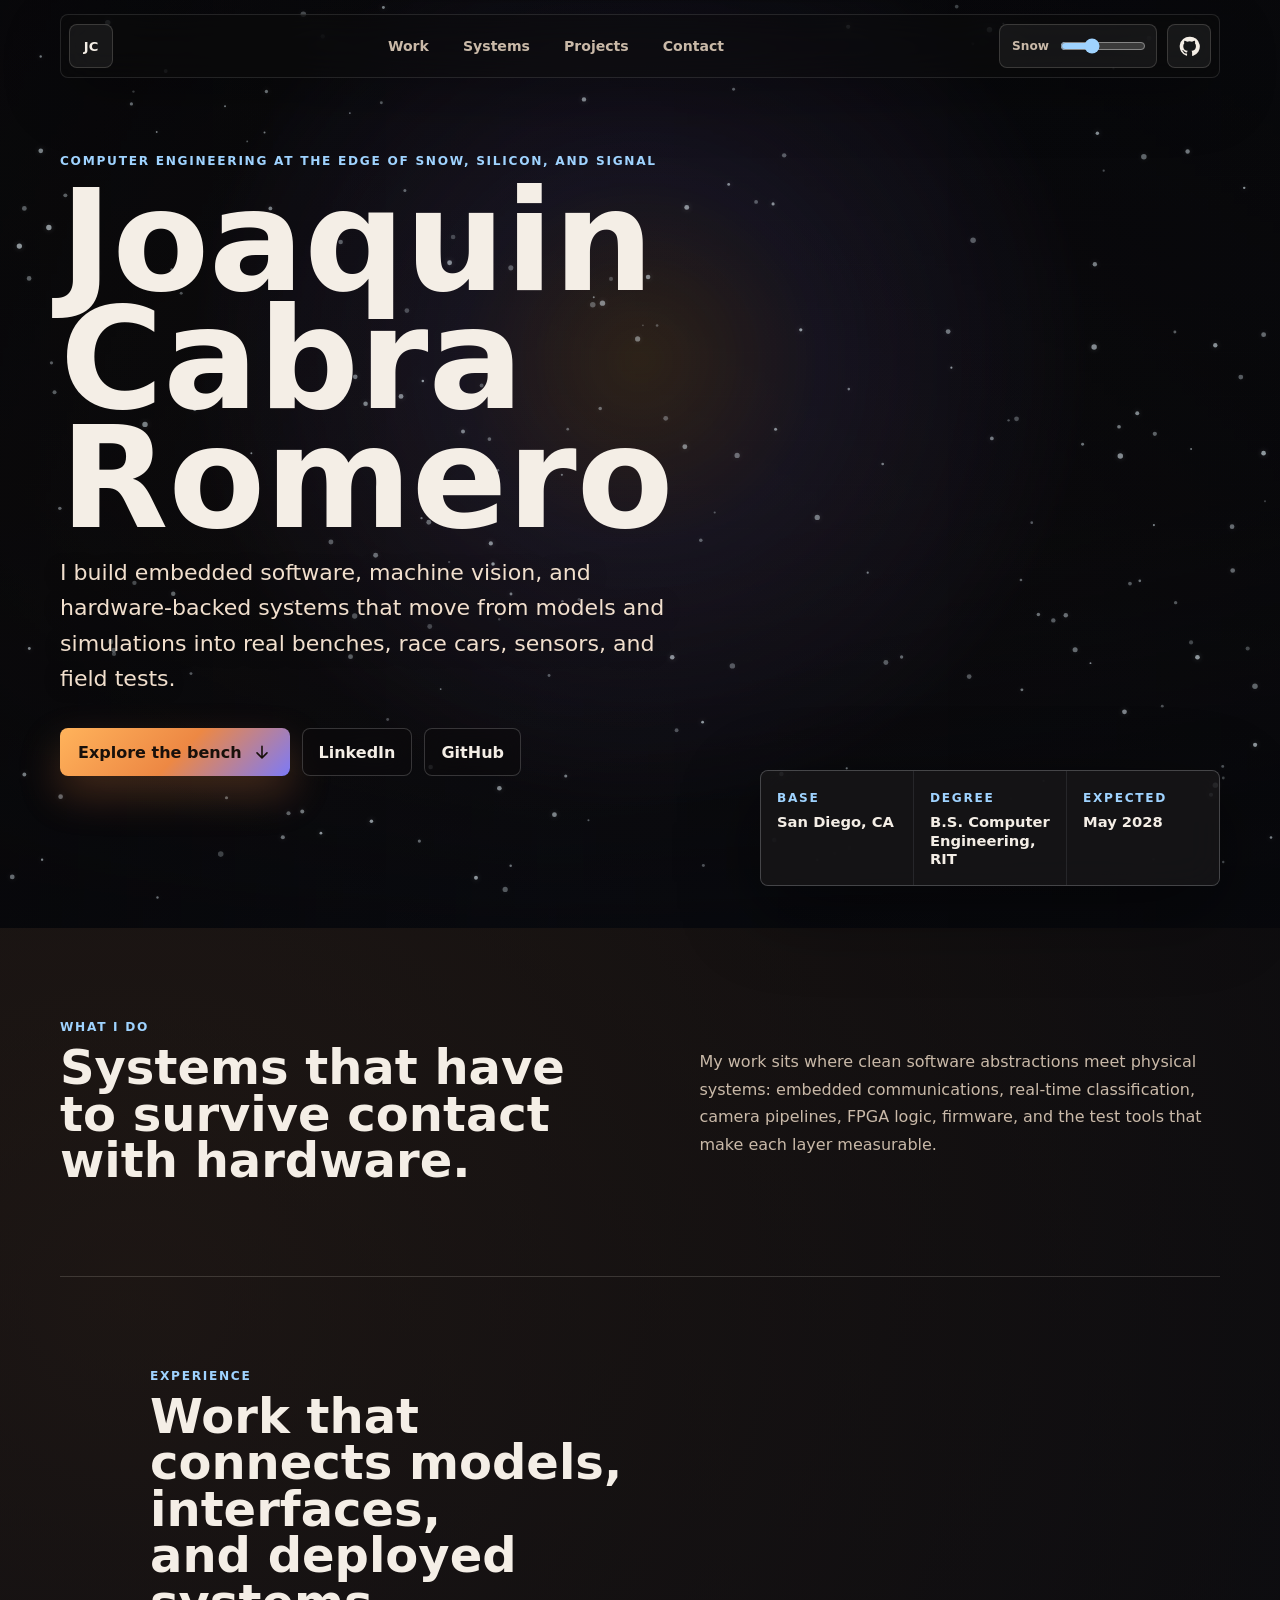
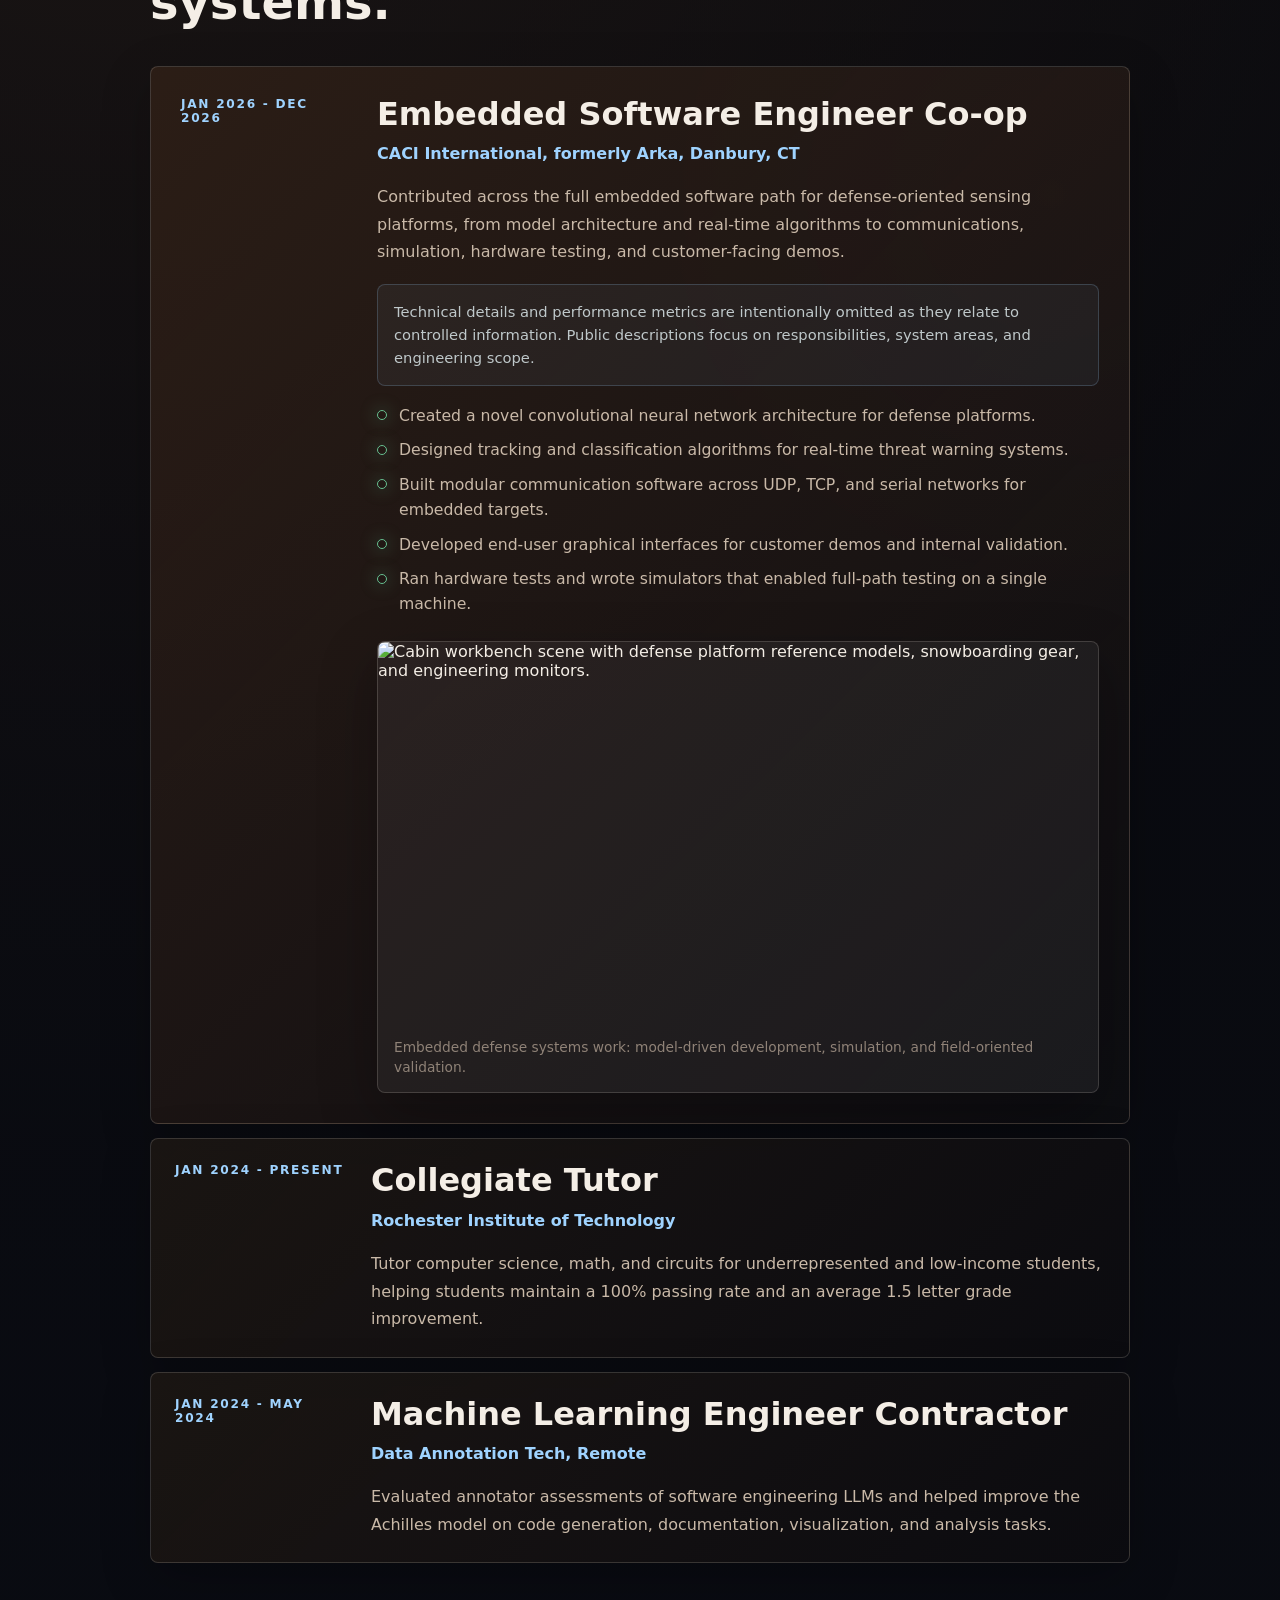
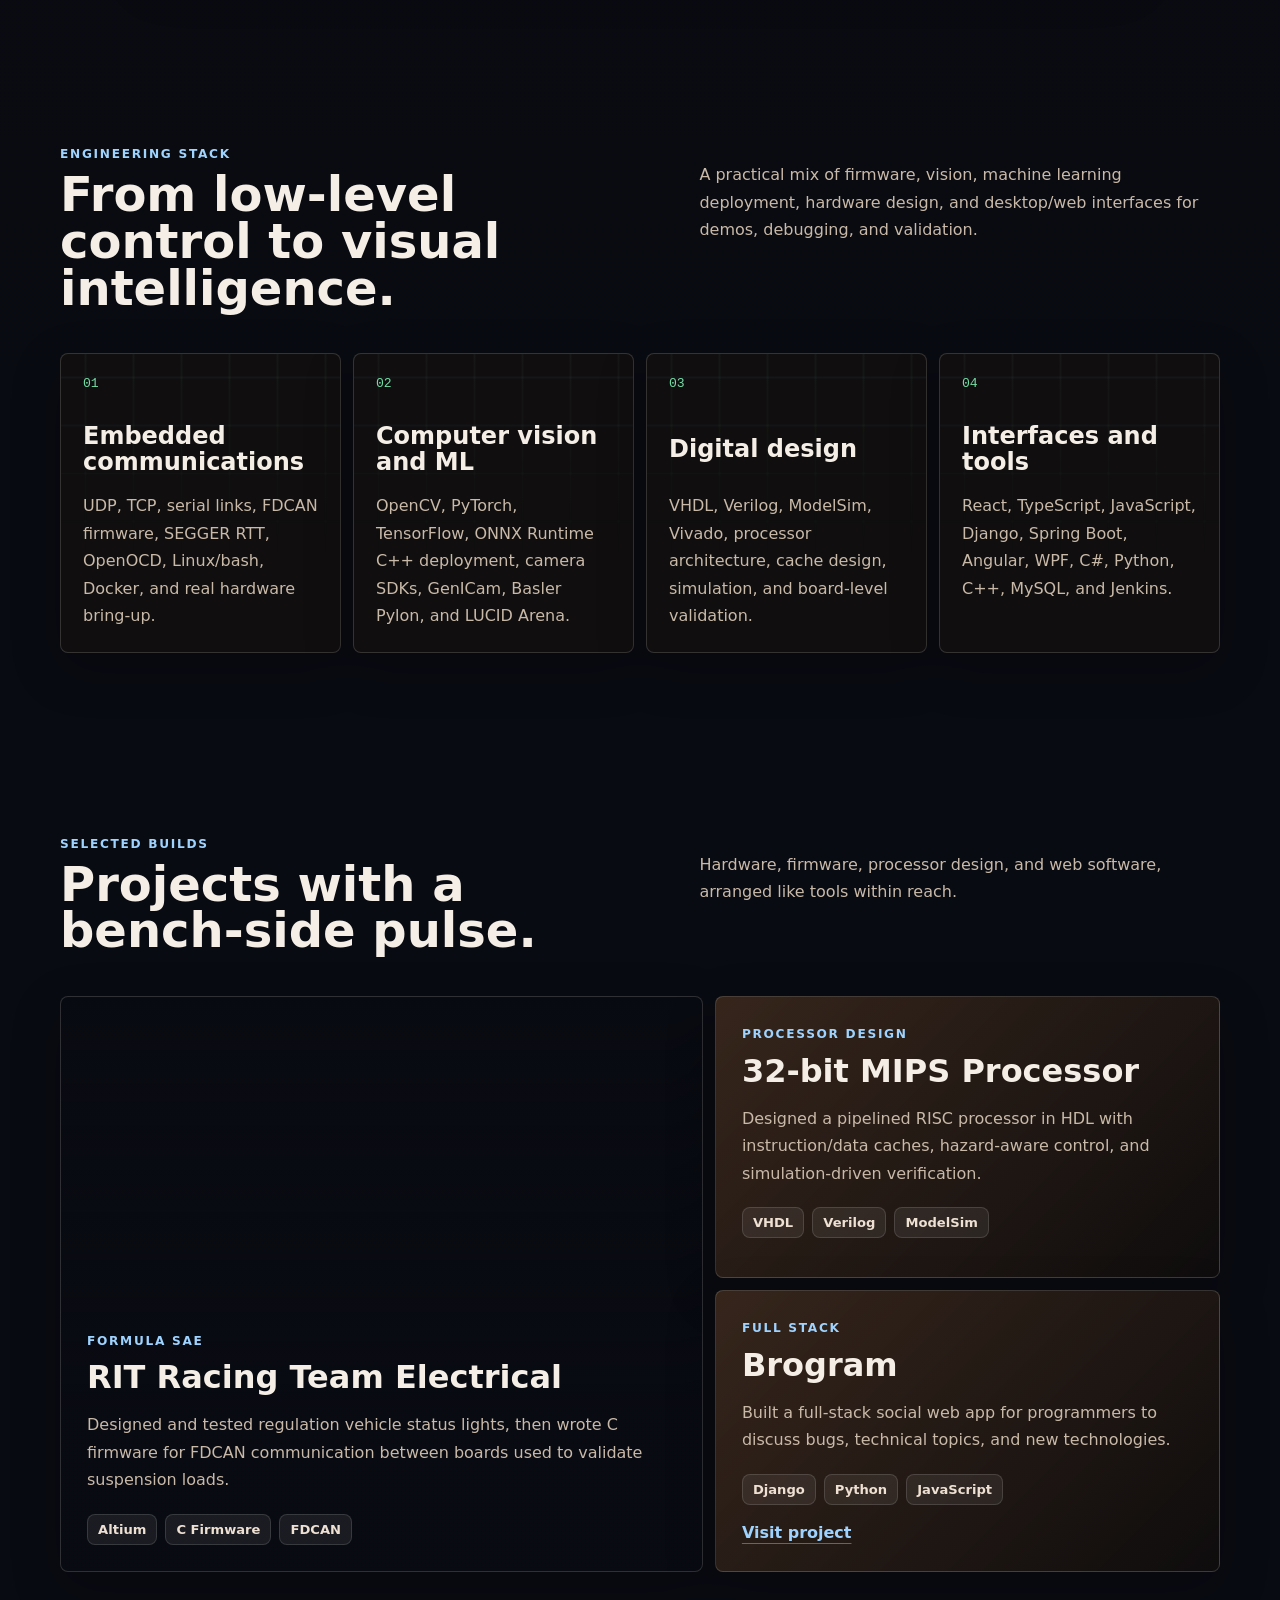
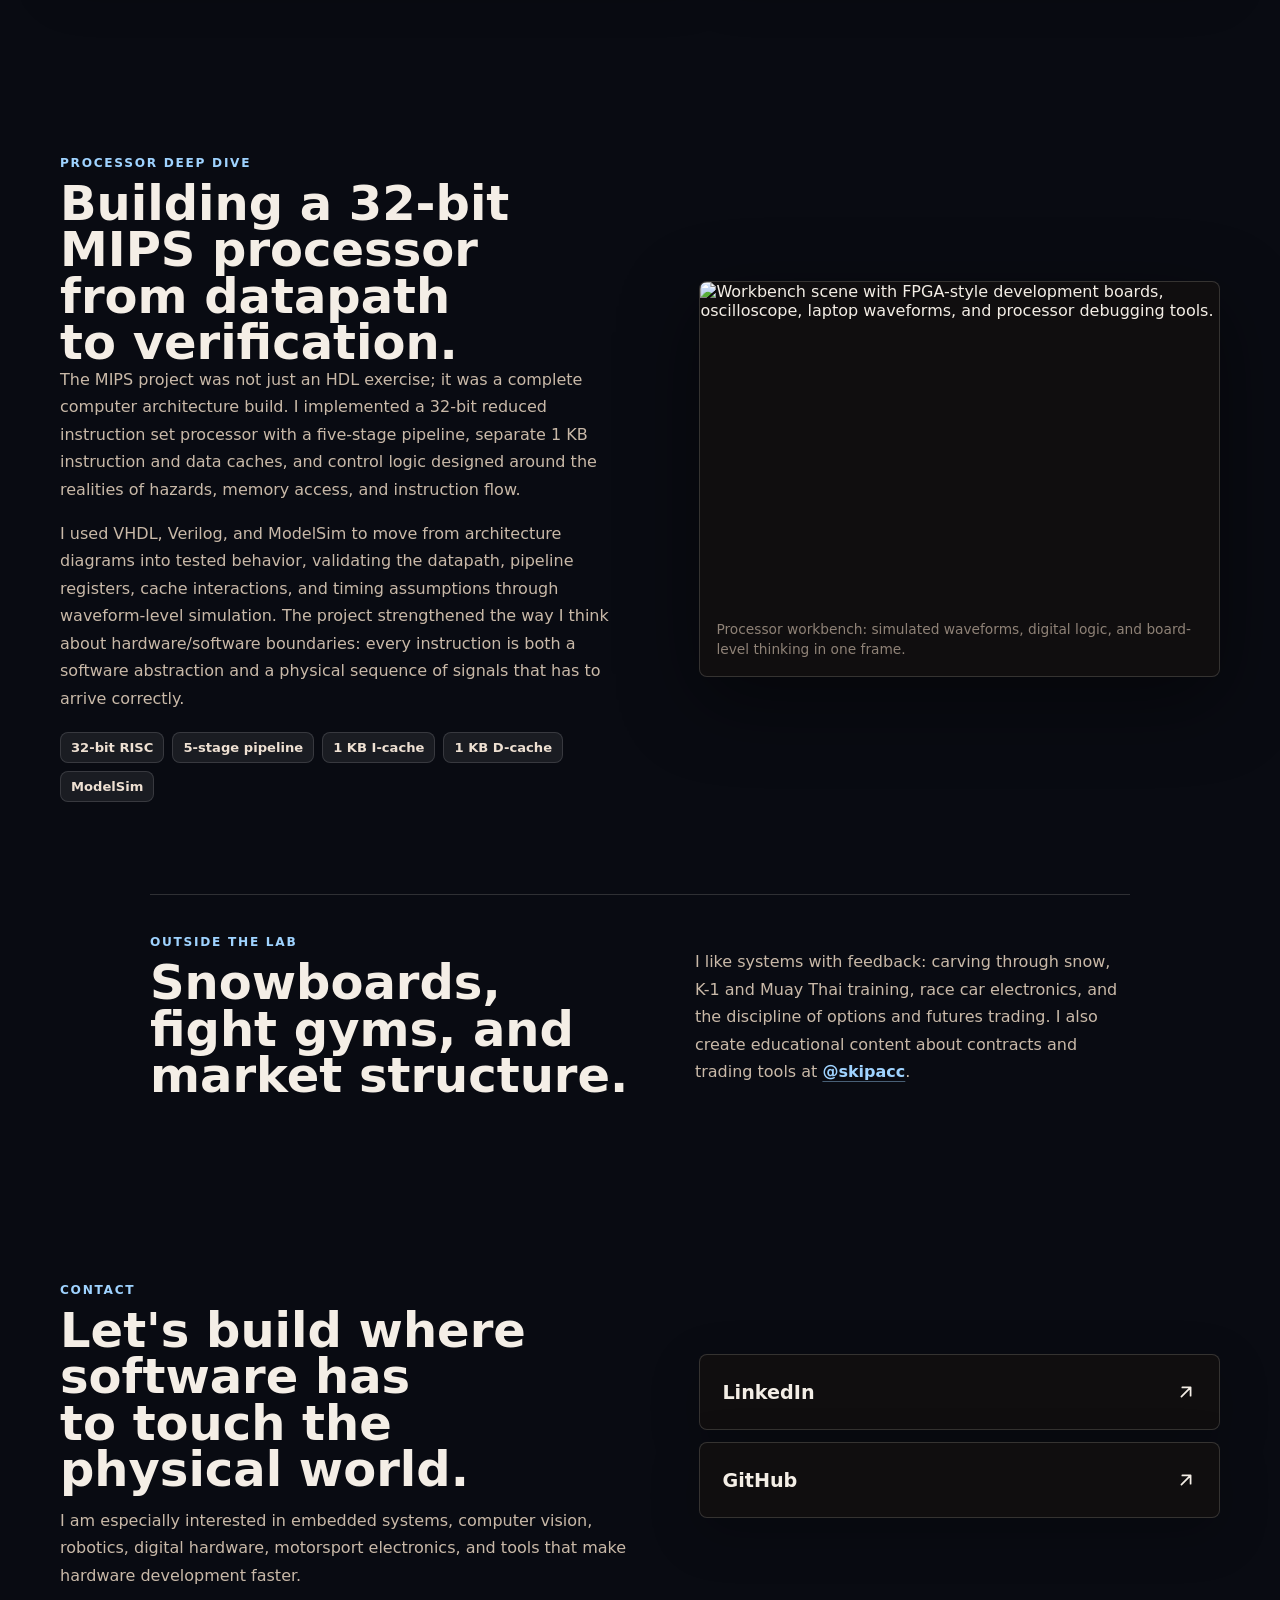
==== index.html @ 91ff314a "Initial commit" ====
<!doctype html>
<html lang="en">
  <head>
    <meta charset="utf-8">
    <meta name="viewport" content="width=device-width, initial-scale=1">
    <meta
      name="description"
      content="Personal website for Joaquin Cabra Romero, a computer engineering student building embedded software, computer vision systems, digital hardware, robotics, and racing electronics."
    >
    <title>Joaquin Cabra Romero | Embedded Systems, Vision, and Hardware</title>
    <link rel="preload" href="vision/a53f6762-0327-4675-a7c8-bcf79946cfe9.png" as="image">
    <link rel="stylesheet" href="styles.css">
  </head>
  <body>
    <div class="cursor-glow" data-cursor-glow aria-hidden="true"></div>
    <canvas class="snow-canvas" data-snow aria-hidden="true"></canvas>
    <div class="site-shell">
      <header class="topbar" data-topbar>
        <a class="brand-mark" href="#home" aria-label="Joaquin Cabra Romero home">
          <span>JC</span>
        </a>
        <nav class="primary-nav" aria-label="Primary navigation">
          <a href="#work">Work</a>
          <a href="#systems">Systems</a>
          <a href="#projects">Projects</a>
          <a href="#contact">Contact</a>
        </nav>
        <div class="topbar-actions">
          <label class="snow-control">
            <span>Snow</span>
            <input data-snow-volume type="range" min="0" max="100" value="34" aria-label="Snowfall volume">
          </label>
          <a class="icon-link" href="https://github.com/gitjc05" aria-label="GitHub profile">
            <svg viewBox="0 0 24 24" aria-hidden="true">
              <path d="M12 .8a11.2 11.2 0 0 0-3.54 21.83c.56.1.77-.24.77-.54v-2.1c-3.13.68-3.8-1.34-3.8-1.34-.5-1.3-1.25-1.64-1.25-1.64-1.03-.7.08-.68.08-.68 1.14.08 1.74 1.18 1.74 1.18 1.01 1.73 2.65 1.23 3.3.94.1-.73.4-1.23.72-1.51-2.5-.29-5.13-1.25-5.13-5.57 0-1.23.44-2.23 1.17-3.02-.12-.29-.51-1.43.11-2.98 0 0 .96-.3 3.12 1.15a10.8 10.8 0 0 1 5.68 0c2.16-1.46 3.11-1.15 3.11-1.15.63 1.55.24 2.69.12 2.98.73.8 1.17 1.8 1.17 3.02 0 4.33-2.63 5.28-5.14 5.56.41.36.77 1.05.77 2.12v3.14c0 .3.2.65.78.54A11.2 11.2 0 0 0 12 .8Z"/>
            </svg>
          </a>
        </div>
      </header>

      <main>
        <section class="hero" id="home" aria-label="Intro">
          <picture class="hero-art">
            <source srcset="vision/a53f6762-0327-4675-a7c8-bcf79946cfe9.png" media="(min-width: 680px)">
            <img src="vision/39f0cbc4-80c6-4e73-869c-efc8e5996ac1.png" alt="Warm engineering cabin with snowboarding gear, electronics workbench, computer vision modules, and FPGA boards.">
          </picture>
          <div class="hero-shade" aria-hidden="true"></div>

          <div class="hero-content">
            <p class="eyebrow">Computer engineering at the edge of snow, silicon, and signal</p>
            <h1>Joaquin Cabra Romero</h1>
            <p class="hero-copy">
              I build embedded software, machine vision, and hardware-backed systems that move from
              models and simulations into real benches, race cars, sensors, and field tests.
            </p>
            <div class="hero-actions" aria-label="Contact links">
              <a class="primary-action" href="#work">
                <span>Explore the bench</span>
                <svg viewBox="0 0 24 24" aria-hidden="true"><path d="M12 5v14m0 0 6-6m-6 6-6-6"/></svg>
              </a>
              <a class="secondary-action" href="https://linkedin.com/in/joaquin-cr221625">LinkedIn</a>
              <a class="secondary-action" href="https://github.com/gitjc05">GitHub</a>
            </div>
          </div>

          <aside class="signal-panel" aria-label="Current signal">
            <div data-snow-catch>
              <span class="panel-label">Base</span>
              <strong>San Diego, CA</strong>
            </div>
            <div data-snow-catch>
              <span class="panel-label">Degree</span>
              <strong>B.S. Computer Engineering, RIT</strong>
            </div>
            <div data-snow-catch>
              <span class="panel-label">Expected</span>
              <strong>May 2028</strong>
            </div>
          </aside>
        </section>

        <section class="section intro-band" id="work">
          <div class="section-kicker">What I do</div>
          <div class="intro-grid">
            <h2>Systems that have to survive contact with hardware.</h2>
            <p>
              My work sits where clean software abstractions meet physical systems: embedded
              communications, real-time classification, camera pipelines, FPGA logic, firmware,
              and the test tools that make each layer measurable.
            </p>
          </div>
        </section>

        <section class="section experience-section">
          <div class="section-heading">
            <div>
              <div class="section-kicker">Experience</div>
              <h2>Work that connects models, interfaces, and deployed systems.</h2>
            </div>
          </div>

          <div class="timeline">
            <article class="timeline-item major-role" data-snow-catch>
              <span class="timeline-date">Jan 2026 - Dec 2026</span>
              <div>
                <h3>Embedded Software Engineer Co-op</h3>
                <p class="org">CACI International, formerly Arka, Danbury, CT</p>
                <p>
                  Contributed across the full embedded software path for defense-oriented sensing
                  platforms, from model architecture and real-time algorithms to communications,
                  simulation, hardware testing, and customer-facing demos.
                </p>
                <aside class="scope-note">
                  Technical details and performance metrics are intentionally omitted
                  as they relate to controlled information. Public descriptions focus on
                  responsibilities, system areas, and engineering scope.
                </aside>
                <ul class="detail-list">
                  <li>Created a novel convolutional neural network architecture for defense platforms.</li>
                  <li>Designed tracking and classification algorithms for real-time threat warning systems.</li>
                  <li>Built modular communication software across UDP, TCP, and serial networks for embedded targets.</li>
                  <li>Developed end-user graphical interfaces for customer demos and internal validation.</li>
                  <li>Ran hardware tests and wrote simulators that enabled full-path testing on a single machine.</li>
                </ul>
                <figure class="role-visual">
                  <img src="vision/refw.png" alt="Cabin workbench scene with defense platform reference models, snowboarding gear, and engineering monitors.">
                  <figcaption>Embedded defense systems work: model-driven development, simulation, and field-oriented validation.</figcaption>
                </figure>
              </div>
            </article>
            <article class="timeline-item">
              <span class="timeline-date">Jan 2024 - Present</span>
              <div>
                <h3>Collegiate Tutor</h3>
                <p class="org">Rochester Institute of Technology</p>
                <p>
                  Tutor computer science, math, and circuits for underrepresented and low-income
                  students, helping students maintain a 100% passing rate and an average 1.5 letter grade improvement.
                </p>
              </div>
            </article>
            <article class="timeline-item">
              <span class="timeline-date">Jan 2024 - May 2024</span>
              <div>
                <h3>Machine Learning Engineer Contractor</h3>
                <p class="org">Data Annotation Tech, Remote</p>
                <p>
                  Evaluated annotator assessments of software engineering LLMs and helped improve
                  the Achilles model on code generation, documentation, visualization, and analysis tasks.
                </p>
              </div>
            </article>
          </div>
        </section>

        <section class="section split-section" id="systems">
          <div class="section-heading">
            <div>
              <div class="section-kicker">Engineering stack</div>
              <h2>From low-level control to visual intelligence.</h2>
            </div>
            <p>
              A practical mix of firmware, vision, machine learning deployment, hardware design,
              and desktop/web interfaces for demos, debugging, and validation.
            </p>
          </div>

          <div class="system-board">
            <article class="system-card">
              <div class="card-topline">
                <span>01</span>
                <strong>Embedded communications</strong>
              </div>
              <p>UDP, TCP, serial links, FDCAN firmware, SEGGER RTT, OpenOCD, Linux/bash, Docker, and real hardware bring-up.</p>
            </article>
            <article class="system-card">
              <div class="card-topline">
                <span>02</span>
                <strong>Computer vision and ML</strong>
              </div>
              <p>OpenCV, PyTorch, TensorFlow, ONNX Runtime C++ deployment, camera SDKs, GenICam, Basler Pylon, and LUCID Arena.</p>
            </article>
            <article class="system-card">
              <div class="card-topline">
                <span>03</span>
                <strong>Digital design</strong>
              </div>
              <p>VHDL, Verilog, ModelSim, Vivado, processor architecture, cache design, simulation, and board-level validation.</p>
            </article>
            <article class="system-card">
              <div class="card-topline">
                <span>04</span>
                <strong>Interfaces and tools</strong>
              </div>
              <p>React, TypeScript, JavaScript, Django, Spring Boot, Angular, WPF, C#, Python, C++, MySQL, and Jenkins.</p>
            </article>
          </div>
        </section>

        <section class="section projects-section" id="projects">
          <div class="section-heading">
            <div>
              <div class="section-kicker">Selected builds</div>
              <h2>Projects with a bench-side pulse.</h2>
            </div>
            <p>Hardware, firmware, processor design, and web software, arranged like tools within reach.</p>
          </div>

          <div class="project-grid">
            <article class="project-card featured-project" data-snow-catch>
              <span class="project-type">Formula SAE</span>
              <h3>RIT Racing Team Electrical</h3>
              <p>
                Designed and tested regulation vehicle status lights, then wrote C firmware for
                FDCAN communication between boards used to validate suspension loads.
              </p>
              <div class="tag-row">
                <span>Altium</span>
                <span>C Firmware</span>
                <span>FDCAN</span>
              </div>
            </article>
            <article class="project-card">
              <span class="project-type">Processor design</span>
              <h3>32-bit MIPS Processor</h3>
              <p>
                Designed a pipelined RISC processor in HDL with instruction/data caches, hazard-aware
                control, and simulation-driven verification.
              </p>
              <div class="tag-row">
                <span>VHDL</span>
                <span>Verilog</span>
                <span>ModelSim</span>
              </div>
            </article>
            <article class="project-card">
              <span class="project-type">Full stack</span>
              <h3>Brogram</h3>
              <p>
                Built a full-stack social web app for programmers to discuss bugs, technical topics,
                and new technologies.
              </p>
              <div class="tag-row">
                <span>Django</span>
                <span>Python</span>
                <span>JavaScript</span>
              </div>
              <a class="inline-link" href="https://jc05.pythonanywhere.com">Visit project</a>
            </article>
          </div>
        </section>

        <section class="section processor-section" aria-label="32-bit MIPS processor">
          <div class="processor-copy">
            <div class="section-kicker">Processor deep dive</div>
            <h2>Building a 32-bit MIPS processor from datapath to verification.</h2>
            <p>
              The MIPS project was not just an HDL exercise; it was a complete computer architecture
              build. I implemented a 32-bit reduced instruction set processor with a five-stage
              pipeline, separate 1 KB instruction and data caches, and control logic designed around
              the realities of hazards, memory access, and instruction flow.
            </p>
            <p>
              I used VHDL, Verilog, and ModelSim to move from architecture diagrams into tested
              behavior, validating the datapath, pipeline registers, cache interactions, and timing
              assumptions through waveform-level simulation. The project strengthened the way I think
              about hardware/software boundaries: every instruction is both a software abstraction and
              a physical sequence of signals that has to arrive correctly.
            </p>
            <div class="tag-row">
              <span>32-bit RISC</span>
              <span>5-stage pipeline</span>
              <span>1 KB I-cache</span>
              <span>1 KB D-cache</span>
              <span>ModelSim</span>
            </div>
          </div>
          <figure class="scene-card" data-snow-catch>
            <img src="vision/risc32.png" alt="Workbench scene with FPGA-style development boards, oscilloscope, laptop waveforms, and processor debugging tools.">
            <figcaption>Processor workbench: simulated waveforms, digital logic, and board-level thinking in one frame.</figcaption>
          </figure>
        </section>

        <section class="section life-strip" aria-label="Outside the lab">
          <div>
            <div class="section-kicker">Outside the lab</div>
            <h2>Snowboards, fight gyms, and market structure.</h2>
          </div>
          <p>
            I like systems with feedback: carving through snow, K-1 and Muay Thai training,
            race car electronics, and the discipline of options and futures trading. I also create
            educational content about contracts and trading tools at
            <a class="text-link" href="https://youtube.com/@skipacc">@skipacc</a>.
          </p>
        </section>

        <section class="section contact-section" id="contact">
          <div>
            <div class="section-kicker">Contact</div>
            <h2>Let's build where software has to touch the physical world.</h2>
            <p>
              I am especially interested in embedded systems, computer vision, robotics,
              digital hardware, motorsport electronics, and tools that make hardware development faster.
            </p>
          </div>
          <div class="contact-links">
            <a href="https://linkedin.com/in/joaquin-cr221625">
              <span>LinkedIn</span>
              <svg viewBox="0 0 24 24" aria-hidden="true"><path d="M7 17 17 7m0 0H8m9 0v9"/></svg>
            </a>
            <a href="https://github.com/gitjc05">
              <span>GitHub</span>
              <svg viewBox="0 0 24 24" aria-hidden="true"><path d="M7 17 17 7m0 0H8m9 0v9"/></svg>
            </a>
          </div>
        </section>
      </main>
    </div>

    <script src="script.js"></script>
  </body>
</html>
---- styles.css ----
:root {
  color-scheme: dark;
  --ink: #f4eee6;
  --muted: #c9b9a8;
  --dim: #8f8277;
  --charcoal: #15110f;
  --night: #090b12;
  --wood: #7b4b2f;
  --copper: #d48643;
  --ember: #ffb35b;
  --ice: #9fd3ff;
  --violet: #8e71ff;
  --circuit: #74dda6;
  --line: rgba(244, 238, 230, 0.16);
  --panel: rgba(20, 17, 15, 0.74);
  --panel-strong: rgba(26, 22, 20, 0.92);
  --shadow: 0 24px 80px rgba(0, 0, 0, 0.45);
  --max: 1160px;
  font-family:
    Inter, ui-sans-serif, system-ui, -apple-system, BlinkMacSystemFont, "Segoe UI",
    sans-serif;
}

* {
  box-sizing: border-box;
}

html {
  scroll-behavior: smooth;
}

body {
  margin: 0;
  min-width: 320px;
  background:
    linear-gradient(180deg, rgba(9, 11, 18, 0.2), var(--night) 55%),
    radial-gradient(circle at 10% 20%, rgba(212, 134, 67, 0.18), transparent 28%),
    #0b0a0b;
  color: var(--ink);
}

body::before {
  position: fixed;
  inset: 0;
  pointer-events: none;
  content: "";
  opacity: 0.34;
  background-image:
    linear-gradient(rgba(255, 255, 255, 0.026) 1px, transparent 1px),
    linear-gradient(90deg, rgba(255, 255, 255, 0.018) 1px, transparent 1px);
  background-size: 44px 44px;
  mask-image: linear-gradient(to bottom, transparent, black 24%, black 80%, transparent);
}

.cursor-glow {
  position: fixed;
  z-index: 8;
  inset: 0;
  pointer-events: none;
  background:
    radial-gradient(
      circle at var(--cursor-x, 50vw) var(--cursor-y, 40vh),
      rgba(255, 179, 91, 0.18),
      rgba(142, 113, 255, 0.1) 22%,
      transparent 54%
    );
  filter: blur(2px);
  mix-blend-mode: screen;
  opacity: 0.75;
  transition: opacity 180ms ease;
}

.snow-canvas {
  position: fixed;
  z-index: 9;
  inset: 0;
  width: 100%;
  height: 100%;
  pointer-events: none;
  opacity: 0.86;
  mix-blend-mode: screen;
}

a {
  color: inherit;
  text-decoration: none;
}

img,
svg {
  display: block;
}

svg {
  fill: none;
  stroke: currentColor;
  stroke-linecap: round;
  stroke-linejoin: round;
  stroke-width: 1.9;
}

.site-shell {
  overflow: hidden;
}

.topbar {
  position: fixed;
  z-index: 50;
  top: 0;
  left: 50%;
  display: grid;
  grid-template-columns: auto 1fr auto;
  align-items: center;
  width: min(calc(100% - 32px), var(--max));
  min-height: 64px;
  margin-top: 14px;
  padding: 8px;
  border: 1px solid rgba(255, 255, 255, 0.11);
  border-radius: 8px;
  background: rgba(13, 11, 12, 0.46);
  box-shadow: 0 20px 60px rgba(0, 0, 0, 0.24);
  backdrop-filter: blur(18px);
  transform: translateX(-50%);
  transition: background 180ms ease, border-color 180ms ease;
}

.topbar.is-scrolled {
  border-color: rgba(244, 238, 230, 0.18);
  background: rgba(13, 11, 12, 0.78);
}

.brand-mark,
.icon-link {
  display: grid;
  place-items: center;
  width: 44px;
  height: 44px;
  border: 1px solid var(--line);
  border-radius: 8px;
  background: rgba(255, 255, 255, 0.06);
}

.brand-mark span {
  font-size: 0.82rem;
  font-weight: 800;
  letter-spacing: 0;
}

.icon-link svg {
  width: 21px;
  height: 21px;
  fill: currentColor;
  stroke: none;
}

.topbar-actions {
  display: flex;
  align-items: center;
  justify-content: end;
  gap: 10px;
}

.snow-control {
  display: grid;
  grid-template-columns: auto 86px;
  align-items: center;
  gap: 9px;
  min-height: 44px;
  padding: 0 12px;
  border: 1px solid var(--line);
  border-radius: 8px;
  background: rgba(255, 255, 255, 0.055);
  color: var(--muted);
  font-size: 0.76rem;
  font-weight: 800;
}

.snow-control input {
  width: 86px;
  accent-color: var(--ice);
  cursor: pointer;
}

.primary-nav {
  display: flex;
  justify-content: center;
  gap: 6px;
}

.primary-nav a {
  padding: 12px 14px;
  border-radius: 8px;
  color: var(--muted);
  font-size: 0.88rem;
  font-weight: 700;
  transition: color 160ms ease, background 160ms ease;
}

.primary-nav a:hover,
.primary-nav a.is-active {
  background: rgba(255, 255, 255, 0.07);
  color: var(--ink);
}

.hero {
  position: relative;
  display: grid;
  min-height: 100svh;
  padding: 142px max(20px, calc((100vw - var(--max)) / 2)) 56px;
}

.hero-art,
.hero-art img,
.hero-shade {
  position: absolute;
  inset: 0;
}

.hero-art {
  z-index: 0;
  overflow: hidden;
}

.hero-art img {
  width: 100%;
  height: 100%;
  object-fit: cover;
  object-position: center;
  transform: scale(1.012);
}

.hero-shade {
  z-index: 1;
  background:
    linear-gradient(90deg, rgba(7, 7, 9, 0.78) 0%, rgba(7, 7, 9, 0.38) 43%, rgba(7, 7, 9, 0.6) 100%),
    linear-gradient(0deg, rgba(9, 11, 18, 0.96) 0%, rgba(9, 11, 18, 0.08) 46%, rgba(9, 11, 18, 0.42) 100%);
}

.hero-content {
  position: relative;
  z-index: 20;
  align-self: center;
  max-width: 720px;
  padding-bottom: min(12vh, 96px);
}

.eyebrow,
.section-kicker,
.panel-label,
.project-type,
.timeline-date {
  color: var(--ice);
  font-size: 0.76rem;
  font-weight: 800;
  letter-spacing: 0.14em;
  text-transform: uppercase;
}

.hero h1 {
  max-width: 760px;
  margin: 14px 0 18px;
  font-size: clamp(3.8rem, 11vw, 9.5rem);
  line-height: 0.84;
  letter-spacing: 0;
  text-wrap: balance;
}

.hero-copy {
  max-width: 620px;
  margin: 0;
  color: #f1dfcd;
  font-size: clamp(1.06rem, 2.3vw, 1.38rem);
  line-height: 1.6;
  text-shadow: 0 2px 18px rgba(0, 0, 0, 0.38);
}

.hero-actions {
  display: flex;
  flex-wrap: wrap;
  gap: 12px;
  margin-top: 32px;
}

.primary-action,
.secondary-action {
  display: inline-flex;
  align-items: center;
  justify-content: center;
  min-height: 48px;
  border-radius: 8px;
  font-weight: 800;
}

.primary-action {
  gap: 10px;
  padding: 0 18px;
  background: linear-gradient(135deg, var(--ember), #ed8844 52%, #7d7af7);
  color: #18100b;
  box-shadow: 0 18px 40px rgba(237, 136, 68, 0.26);
}

.primary-action svg {
  width: 20px;
  height: 20px;
}

.secondary-action {
  padding: 0 16px;
  border: 1px solid rgba(255, 255, 255, 0.18);
  background: rgba(13, 11, 12, 0.52);
  color: var(--ink);
  backdrop-filter: blur(14px);
}

.signal-panel {
  position: absolute;
  z-index: 20;
  right: max(20px, calc((100vw - var(--max)) / 2));
  bottom: 42px;
  display: grid;
  width: min(460px, calc(100% - 40px));
  grid-template-columns: repeat(3, 1fr);
  gap: 1px;
  overflow: hidden;
  border: 1px solid rgba(255, 255, 255, 0.14);
  border-radius: 8px;
  background: rgba(255, 255, 255, 0.12);
  box-shadow: var(--shadow);
  backdrop-filter: blur(18px);
}

.signal-panel div {
  position: relative;
  min-width: 0;
  padding: 16px;
  background: rgba(13, 11, 12, 0.68);
  overflow: hidden;
}

.signal-panel strong {
  display: block;
  margin-top: 7px;
  font-size: 0.92rem;
  line-height: 1.28;
}

.section {
  position: relative;
  width: min(calc(100% - 40px), var(--max));
  margin: 0 auto;
  padding: 92px 0;
}

.section > * {
  position: relative;
  z-index: 20;
}

.intro-band {
  border-bottom: 1px solid var(--line);
}

.intro-grid,
.section-heading,
.processor-section,
.life-strip,
.contact-section {
  display: grid;
  grid-template-columns: minmax(0, 1.05fr) minmax(280px, 0.95fr);
  gap: clamp(28px, 5vw, 72px);
  align-items: start;
}

.intro-grid h2,
.section-heading h2,
.processor-copy h2,
.life-strip h2,
.contact-section h2 {
  margin: 10px 0 0;
  font-size: clamp(2.1rem, 5vw, 3.0rem);
  line-height: 0.97;
  letter-spacing: 0;
  text-wrap: balance;
}

.intro-grid p,
.section-heading p,
.processor-copy p,
.life-strip p,
.contact-section p,
.timeline-item p,
.system-card p,
.project-card p {
  margin: 0;
  color: var(--muted);
  font-size: 1rem;
  line-height: 1.72;
}

.intro-grid p,
.section-heading p,
.contact-section p {
  padding-top: 14px;
}

.system-card,
.project-card,
.timeline-item,
.contact-links a {
  border: 1px solid var(--line);
  border-radius: 8px;
  background: var(--panel);
  box-shadow: 0 16px 50px rgba(0, 0, 0, 0.22);
}

[data-snow-catch] {
  position: relative;
}

.system-board {
  display: grid;
  grid-template-columns: repeat(4, 1fr);
  gap: 12px;
  margin-top: 42px;
}

.system-card {
  position: relative;
  min-height: 290px;
  padding: 22px;
  overflow: hidden;
}

.system-card::before {
  position: absolute;
  inset: 0;
  content: "";
  opacity: 0.4;
  background:
    linear-gradient(90deg, transparent 0 23px, rgba(116, 221, 166, 0.13) 24px 25px, transparent 26px),
    linear-gradient(0deg, transparent 0 23px, rgba(159, 211, 255, 0.12) 24px 25px, transparent 26px);
  background-size: 48px 48px;
  mask-image: linear-gradient(to bottom, black, transparent 72%);
}

.card-topline {
  position: relative;
  display: grid;
  gap: 16px;
  min-height: 116px;
}

.card-topline span {
  color: var(--circuit);
  font-family: ui-monospace, SFMono-Regular, Consolas, "Liberation Mono", monospace;
  font-size: 0.82rem;
}

.card-topline strong {
  font-size: clamp(1.2rem, 2.6vw, 1.5rem);
  line-height: 1.08;
}

.system-card p {
  position: relative;
}

.experience-section {
  width: min(calc(100% - 40px), 980px);
}

.timeline {
  display: grid;
  gap: 14px;
  margin-top: 40px;
}

.timeline-item {
  display: grid;
  grid-template-columns: 170px 1fr;
  gap: 26px;
  padding: 24px;
  background: linear-gradient(135deg, rgba(28, 22, 19, 0.9), rgba(12, 12, 16, 0.84));
}

.timeline-item h3,
.project-card h3 {
  margin: 0;
  font-size: clamp(1.35rem, 3vw, 2rem);
  line-height: 1.1;
}

.timeline-item .org {
  margin: 8px 0 16px;
  color: var(--ice);
  font-weight: 800;
}

.timeline-item p + p {
  margin-top: 12px;
}

.scope-note {
  margin-top: 18px;
  padding: 15px 16px;
  border: 1px solid rgba(159, 211, 255, 0.2);
  border-radius: 8px;
  background: rgba(159, 211, 255, 0.055);
  color: #bfc8ca;
  font-size: 0.92rem;
  line-height: 1.58;
}

.major-role {
  grid-template-columns: 170px 1fr;
  padding: 30px;
  background:
    linear-gradient(135deg, rgba(45, 30, 22, 0.94), rgba(14, 14, 18, 0.9)),
    radial-gradient(circle at 92% 12%, rgba(255, 179, 91, 0.18), transparent 34%);
}

.detail-list {
  display: grid;
  gap: 10px;
  margin: 18px 0 0;
  padding: 0;
  list-style: none;
}

.detail-list li {
  position: relative;
  padding-left: 22px;
  color: var(--muted);
  font-size: 0.98rem;
  line-height: 1.58;
}

.detail-list li::before {
  position: absolute;
  top: 0.72em;
  left: 0;
  width: 8px;
  height: 8px;
  border: 1px solid rgba(116, 221, 166, 0.85);
  border-radius: 50%;
  content: "";
  box-shadow: 0 0 18px rgba(116, 221, 166, 0.38);
  transform: translateY(-50%);
}

.role-visual {
  margin: 24px 0 0;
  overflow: hidden;
  border: 1px solid var(--line);
  border-radius: 8px;
  background: rgba(255, 255, 255, 0.05);
  box-shadow: 0 22px 58px rgba(0, 0, 0, 0.26);
}

.role-visual img {
  width: 100%;
  aspect-ratio: 16 / 8.5;
  object-fit: cover;
  object-position: center;
}

.role-visual figcaption {
  padding: 13px 16px 15px;
  color: var(--dim);
  font-size: 0.86rem;
  line-height: 1.45;
}

.project-grid {
  display: grid;
  grid-template-columns: 1.12fr 0.88fr;
  gap: 12px;
  margin-top: 42px;
}

.project-card {
  min-height: 282px;
  padding: 26px;
  background:
    linear-gradient(135deg, rgba(119, 74, 47, 0.32), rgba(13, 11, 12, 0.86)),
    var(--panel-strong);
}

.featured-project {
  grid-row: span 2;
  display: flex;
  min-height: 576px;
  flex-direction: column;
  justify-content: end;
  background:
    linear-gradient(180deg, transparent, rgba(9, 11, 18, 0.88) 72%),
    url("vision/lights.png") center / cover;
}

.project-card h3 {
  margin-top: 12px;
}

.project-card p {
  margin-top: 16px;
}

.tag-row {
  display: flex;
  flex-wrap: wrap;
  gap: 8px;
  margin-top: 20px;
}

.tag-row span {
  padding: 7px 10px;
  border: 1px solid rgba(255, 255, 255, 0.13);
  border-radius: 8px;
  background: rgba(255, 255, 255, 0.07);
  color: #eee0d2;
  font-size: 0.82rem;
  font-weight: 800;
}

.inline-link {
  display: inline-flex;
  width: fit-content;
  margin-top: 18px;
  color: var(--ice);
  font-weight: 900;
  text-decoration: underline;
  text-decoration-color: rgba(159, 211, 255, 0.42);
  text-underline-offset: 5px;
}

.processor-section {
  align-items: center;
}

.processor-copy p + p {
  margin-top: 16px;
}

.scene-card {
  margin: 0;
  overflow: hidden;
  border: 1px solid var(--line);
  border-radius: 8px;
  background: var(--panel);
  box-shadow: var(--shadow);
}

.scene-card img {
  width: 100%;
  aspect-ratio: 16 / 10;
  object-fit: cover;
}

.scene-card figcaption {
  padding: 14px 16px 16px;
  color: var(--dim);
  font-size: 0.86rem;
  line-height: 1.45;
}

.life-strip {
  align-items: center;
  width: min(calc(100% - 40px), 980px);
  padding-top: 40px;
  border-top: 1px solid var(--line);
}

.life-strip h2 {
  font-size: clamp(1.8rem, 4vw, 3rem);
}

.life-strip p {
  padding-top: 0;
}

.text-link {
  color: var(--ice);
  font-weight: 900;
  text-decoration: underline;
  text-decoration-color: rgba(159, 211, 255, 0.42);
  text-underline-offset: 4px;
}

.contact-section {
  align-items: center;
  padding-bottom: 120px;
}

.contact-links {
  display: grid;
  gap: 12px;
}

.contact-links a {
  display: flex;
  align-items: center;
  justify-content: space-between;
  min-height: 76px;
  padding: 0 22px;
  color: var(--ink);
  font-size: 1.2rem;
  font-weight: 900;
  transition: transform 160ms ease, border-color 160ms ease, background 160ms ease;
}

.contact-links a:hover {
  border-color: rgba(255, 179, 91, 0.42);
  background: rgba(255, 179, 91, 0.08);
  transform: translateY(-2px);
}

.contact-links svg {
  width: 22px;
  height: 22px;
}

.reveal {
  opacity: 0;
  transform: translateY(18px);
  transition: opacity 520ms ease, transform 520ms ease;
}

.reveal.is-visible {
  opacity: 1;
  transform: translateY(0);
}

@media (max-width: 980px) {
  .system-board {
    grid-template-columns: repeat(2, 1fr);
  }

  .system-card {
    min-height: 230px;
  }

  .project-grid,
  .intro-grid,
  .section-heading,
  .processor-section,
  .life-strip,
  .contact-section {
    grid-template-columns: 1fr;
  }

  .featured-project {
    min-height: 460px;
  }
}

@media (max-width: 720px) {
  .topbar {
    grid-template-columns: auto auto;
    width: calc(100% - 24px);
  }

  .topbar-actions {
    justify-self: end;
  }

  .snow-control {
    grid-template-columns: 1fr;
    gap: 2px;
    width: 86px;
    padding: 5px 9px;
  }

  .snow-control input {
    width: 68px;
  }

  .primary-nav {
    order: 3;
    grid-column: 1 / -1;
    justify-content: space-between;
    overflow-x: auto;
    padding-top: 6px;
  }

  .primary-nav a {
    flex: 1;
    min-width: 0;
    padding: 10px 6px;
    font-size: 0.82rem;
    text-align: center;
    white-space: nowrap;
  }

  .icon-link {
    justify-self: end;
  }

  .hero {
    min-height: auto;
    padding-top: 144px;
    padding-bottom: 24px;
  }

  .hero-art img {
    object-position: 42% center;
  }

  .hero-shade {
    background:
      linear-gradient(90deg, rgba(7, 7, 9, 0.78), rgba(7, 7, 9, 0.48)),
      linear-gradient(0deg, rgba(9, 11, 18, 0.98) 0%, rgba(9, 11, 18, 0.14) 58%, rgba(9, 11, 18, 0.6) 100%);
  }

  .hero h1 {
    font-size: clamp(3.25rem, 18vw, 5.5rem);
  }

  .hero-actions {
    display: grid;
  }

  .primary-action,
  .secondary-action {
    width: 100%;
  }

  .signal-panel {
    position: relative;
    right: auto;
    bottom: auto;
    grid-template-columns: 1fr;
    width: 100%;
    margin-top: 34px;
  }

  .section {
    width: min(calc(100% - 28px), var(--max));
    padding: 68px 0;
  }

  .system-board,
  .project-grid {
    grid-template-columns: 1fr;
  }

  .timeline-item {
    grid-template-columns: 1fr;
    gap: 14px;
    padding: 20px;
  }

  .major-role {
    padding: 22px;
  }

  .project-card,
  .system-card {
    padding: 20px;
  }
}

@media (max-width: 430px) {
  .eyebrow,
  .section-kicker,
  .panel-label,
  .project-type,
  .timeline-date {
    font-size: 0.68rem;
  }

  .hero {
    padding-top: 134px;
  }

  .hero h1 {
    font-size: clamp(3rem, 16vw, 4.35rem);
  }
}

@media (hover: none), (pointer: coarse) {
  .cursor-glow {
    opacity: 0;
  }

  .cursor-glow.is-touching {
    opacity: 0.68;
  }
}

@media (prefers-reduced-motion: reduce) {
  *,
  *::before,
  *::after {
    scroll-behavior: auto !important;
    transition-duration: 0.01ms !important;
    animation-duration: 0.01ms !important;
  }

  .reveal {
    opacity: 1;
    transform: none;
  }

  .snow-canvas {
    opacity: 0.42;
  }
}
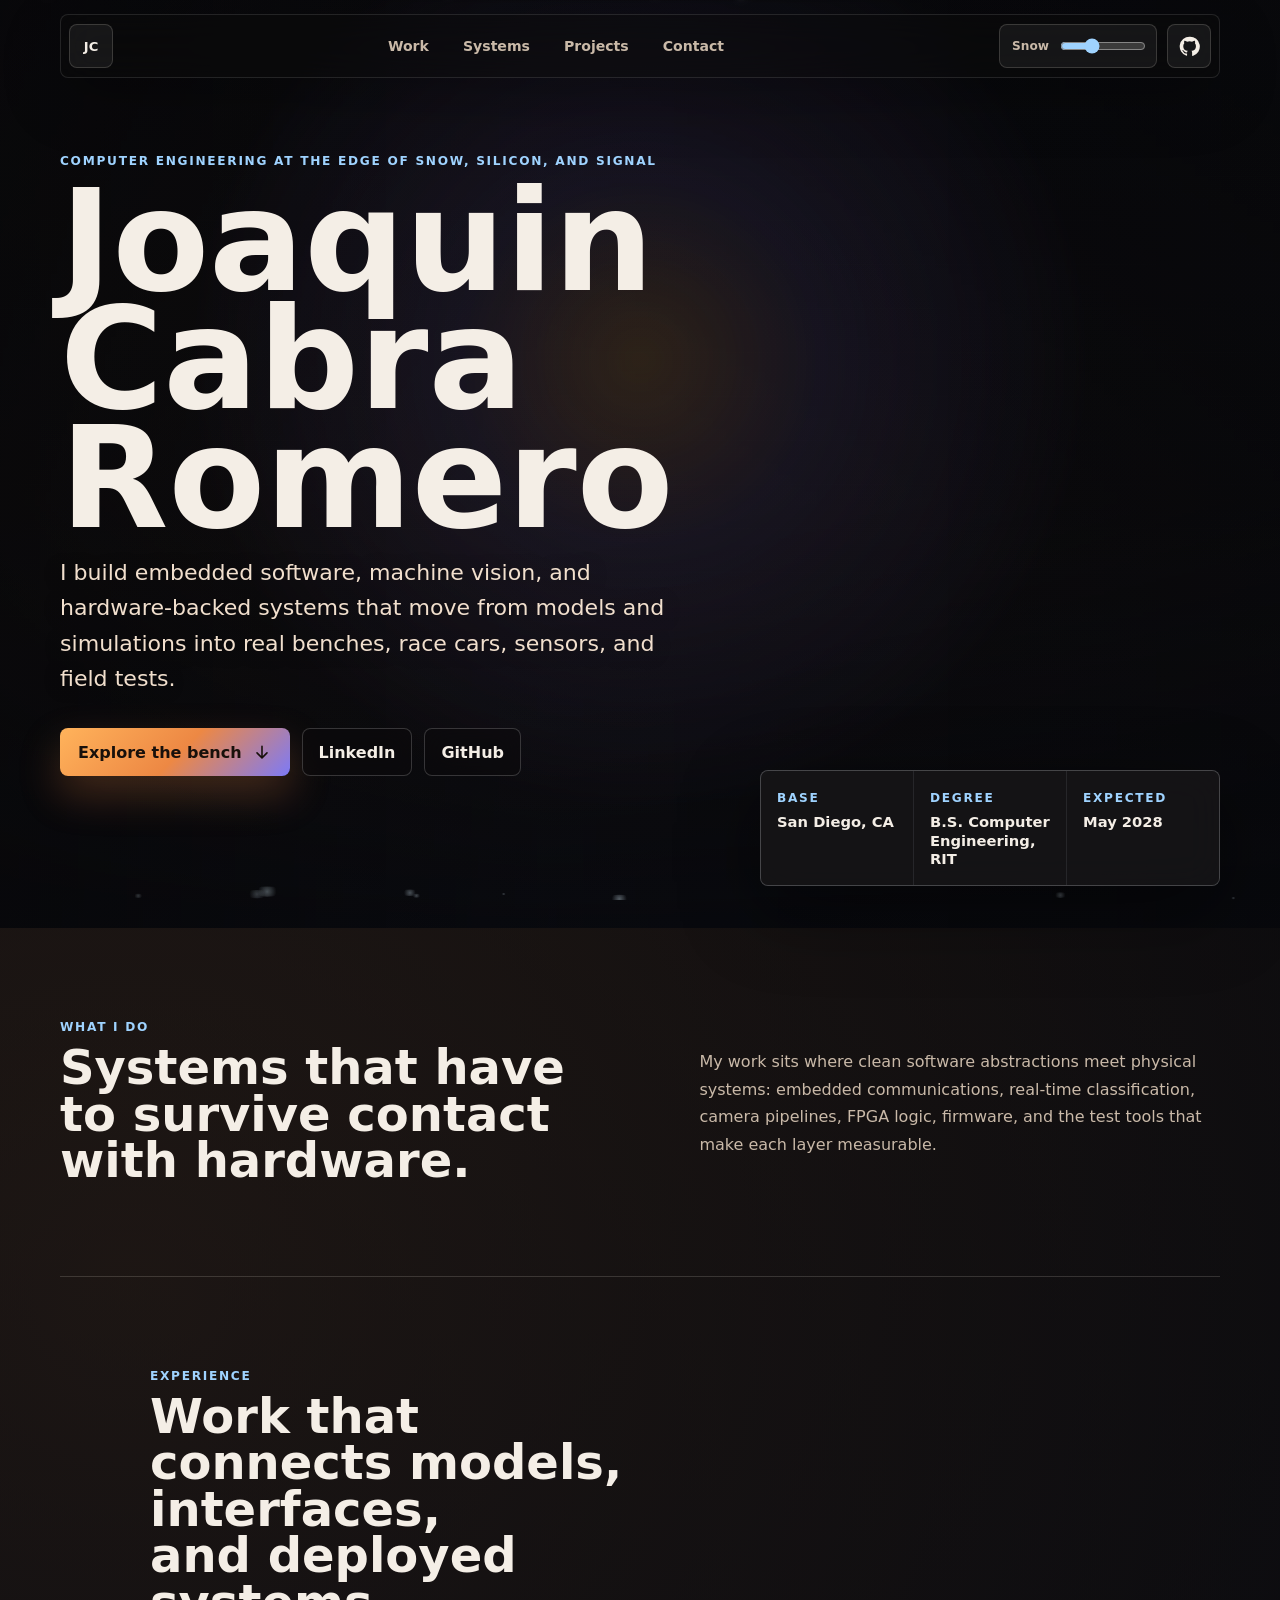
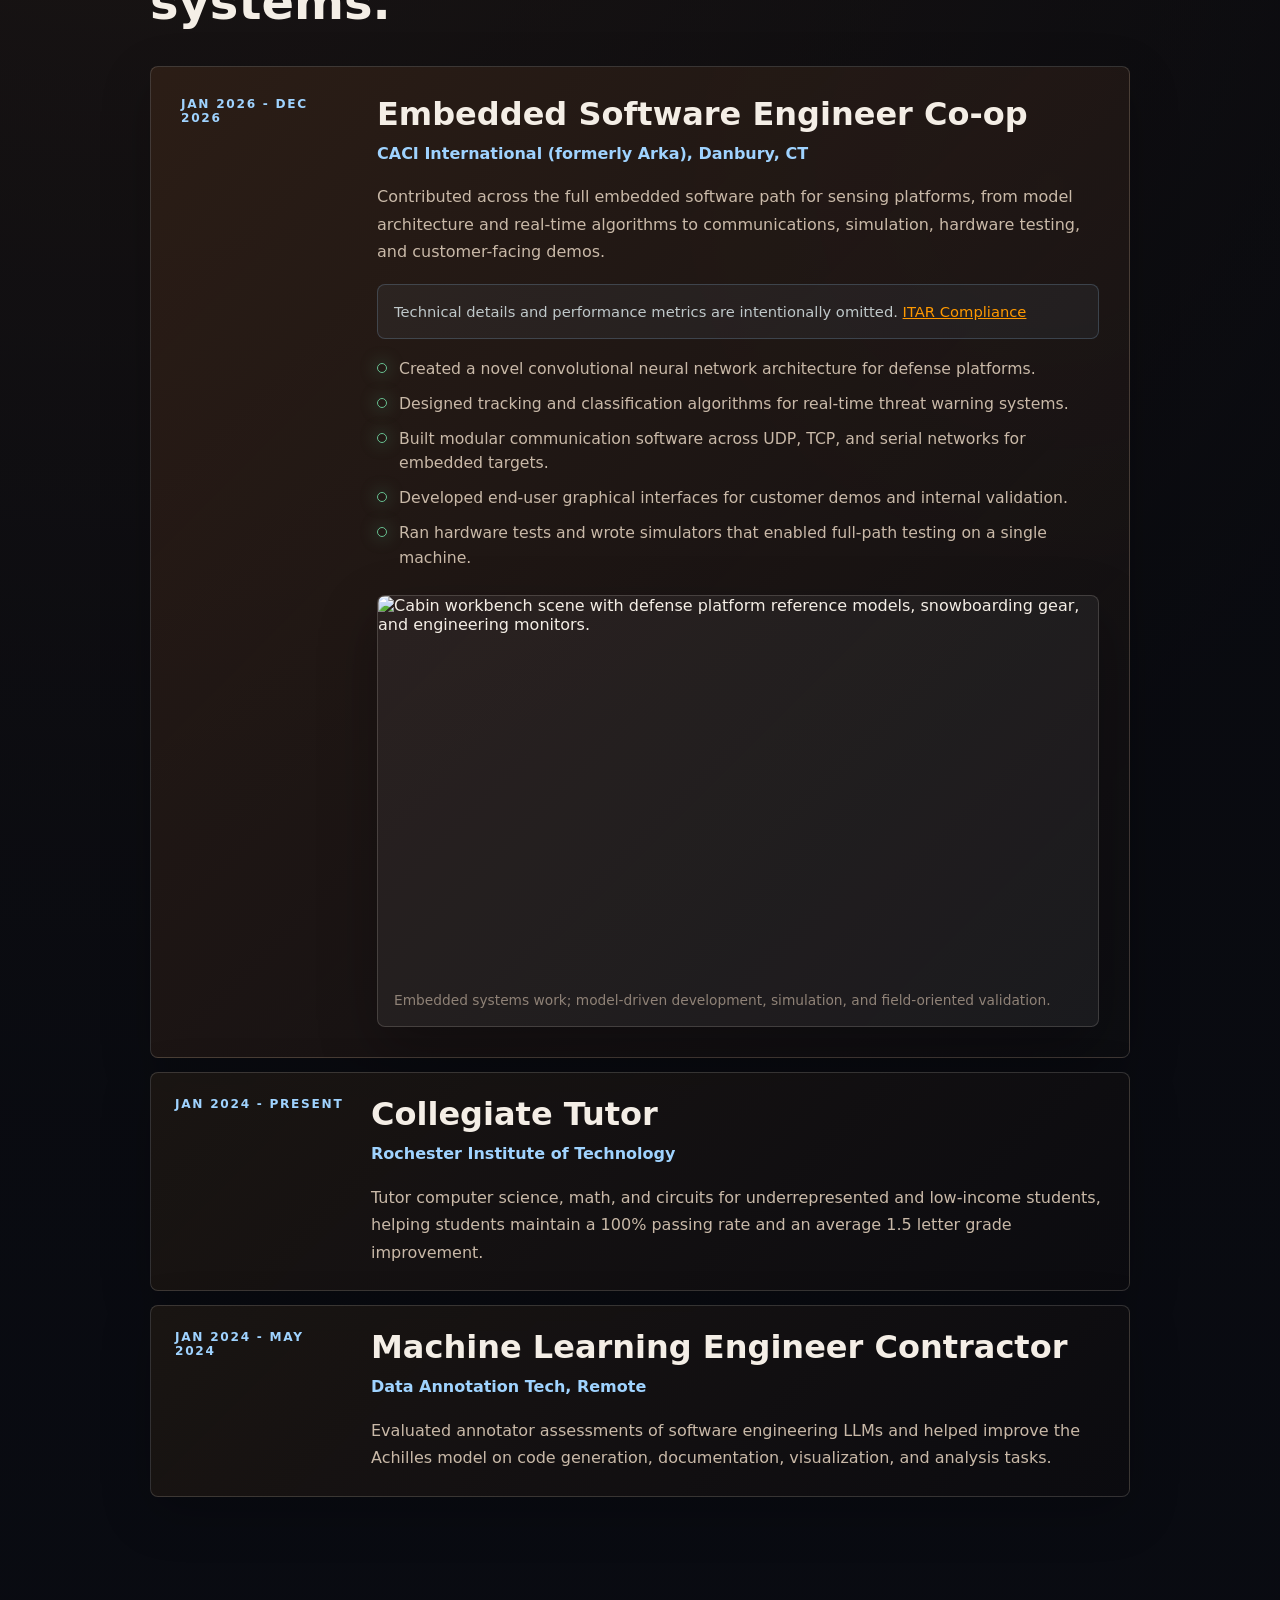
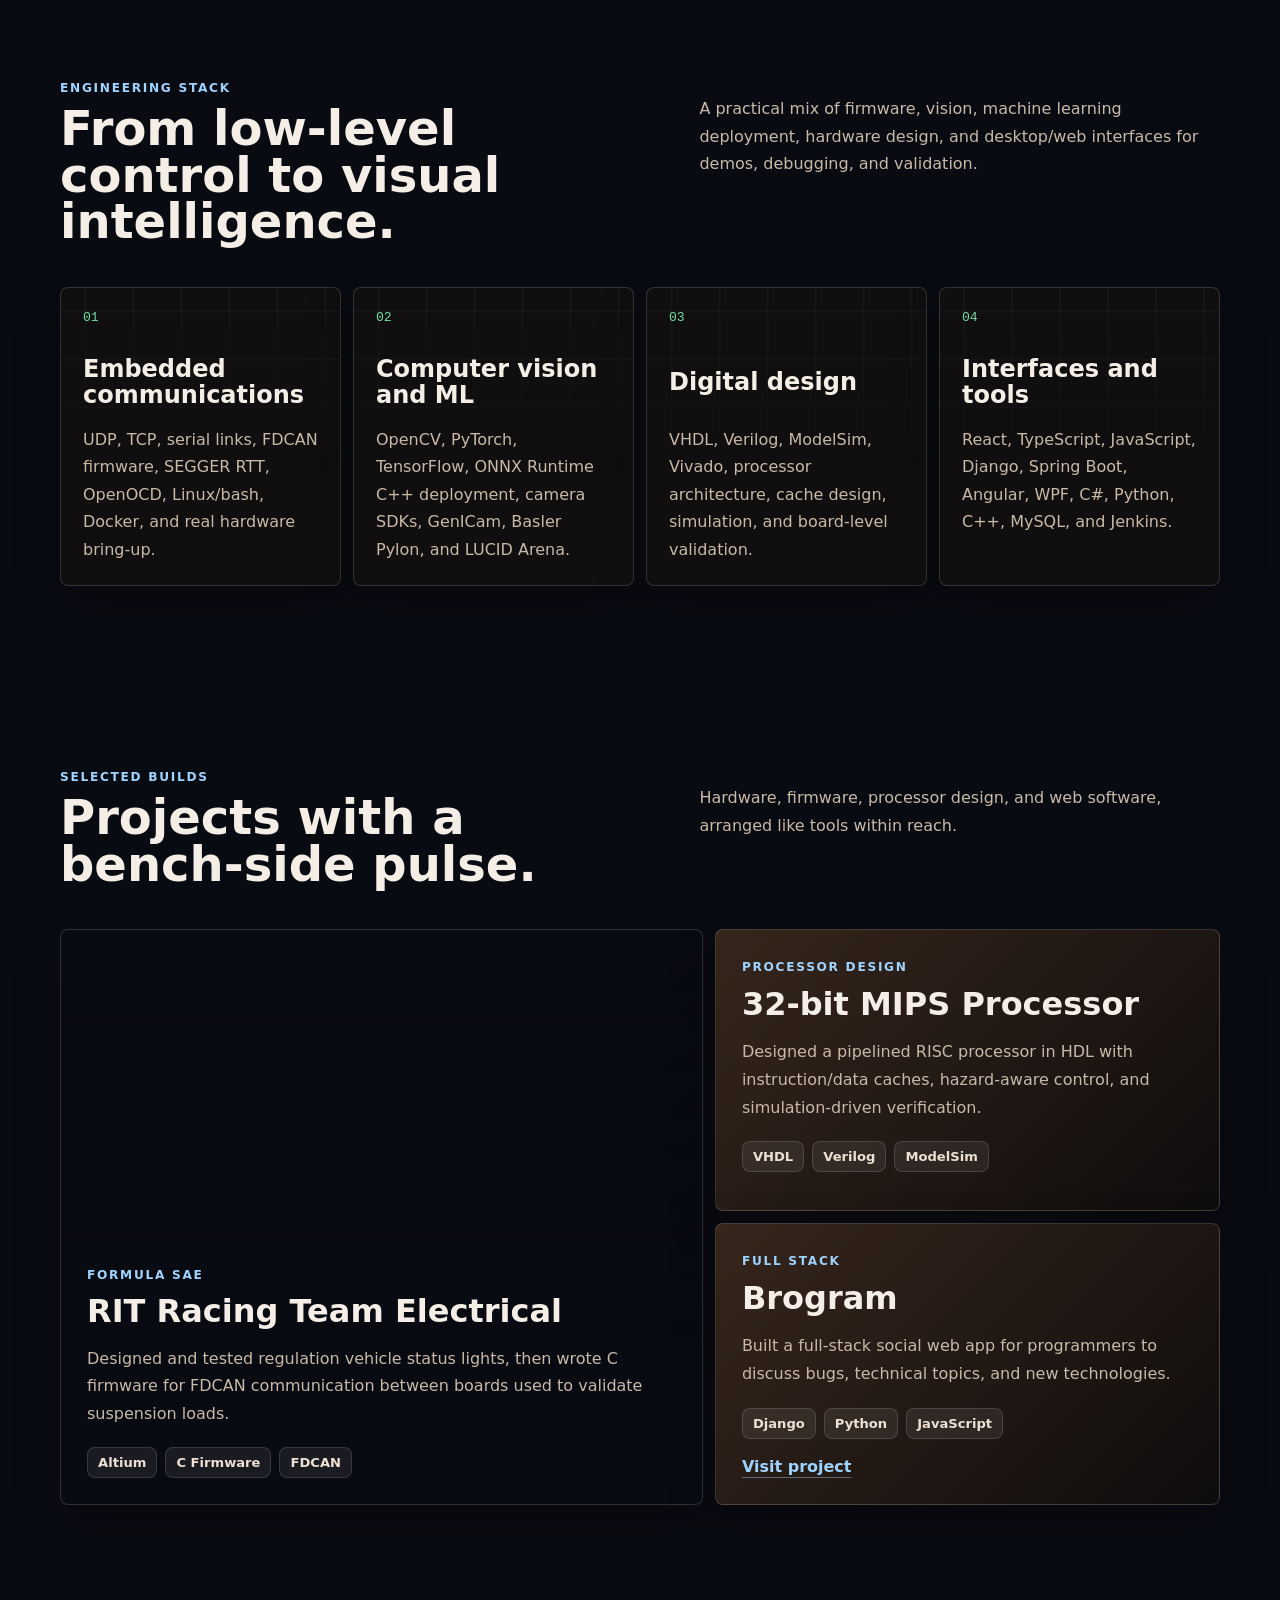
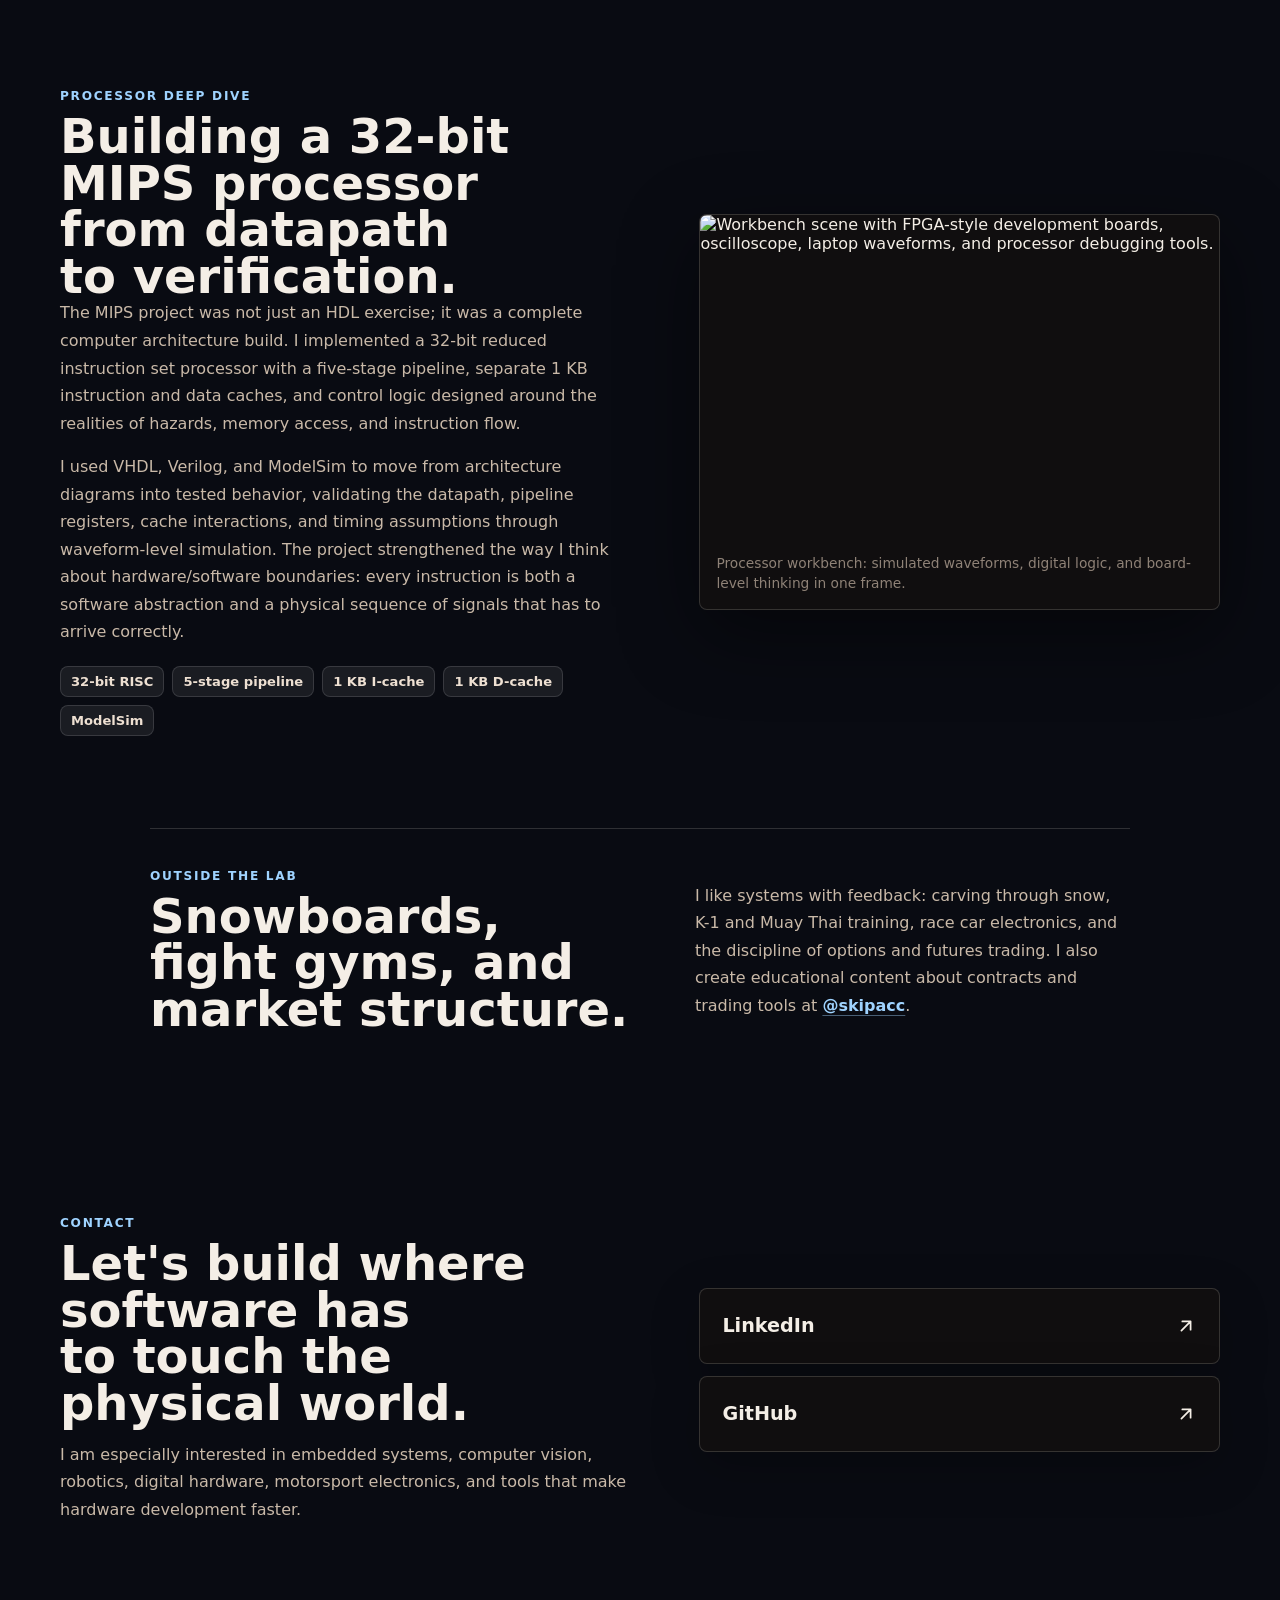
==== commit 6db94832: "Iphone snow bug fix" ====
--- a/index.html
+++ b/index.html
@@ -41,6 +41,7 @@
       <main>
         <section class="hero" id="home" aria-label="Intro">
           <picture class="hero-art">
+            <source srcset="vision/iphonelanding.png" media="(max-width: 480px) and (orientation: portrait)">
             <source srcset="vision/a53f6762-0327-4675-a7c8-bcf79946cfe9.png" media="(min-width: 680px)">
             <img src="vision/39f0cbc4-80c6-4e73-869c-efc8e5996ac1.png" alt="Warm engineering cabin with snowboarding gear, electronics workbench, computer vision modules, and FPGA boards.">
           </picture>
@@ -104,16 +105,13 @@
               <span class="timeline-date">Jan 2026 - Dec 2026</span>
               <div>
                 <h3>Embedded Software Engineer Co-op</h3>
-                <p class="org">CACI International, formerly Arka, Danbury, CT</p>
+                <p class="org">CACI International (formerly Arka), Danbury, CT</p>
                 <p>
-                  Contributed across the full embedded software path for defense-oriented sensing
-                  platforms, from model architecture and real-time algorithms to communications,
+                  Contributed across the full embedded software path for sensing platforms, from model architecture and real-time algorithms to communications,
                   simulation, hardware testing, and customer-facing demos.
                 </p>
                 <aside class="scope-note">
-                  Technical details and performance metrics are intentionally omitted
-                  as they relate to controlled information. Public descriptions focus on
-                  responsibilities, system areas, and engineering scope.
+                  Technical details and performance metrics are intentionally omitted. <a href="https://www.preveil.com/blog/itar-compliance/" style="color: rgb(255, 153, 0); text-decoration: underline;">ITAR Compliance</a>
                 </aside>
                 <ul class="detail-list">
                   <li>Created a novel convolutional neural network architecture for defense platforms.</li>
@@ -124,7 +122,7 @@
                 </ul>
                 <figure class="role-visual">
                   <img src="vision/refw.png" alt="Cabin workbench scene with defense platform reference models, snowboarding gear, and engineering monitors.">
-                  <figcaption>Embedded defense systems work: model-driven development, simulation, and field-oriented validation.</figcaption>
+                  <figcaption>Embedded systems work; model-driven development, simulation, and field-oriented validation.</figcaption>
                 </figure>
               </div>
             </article>
